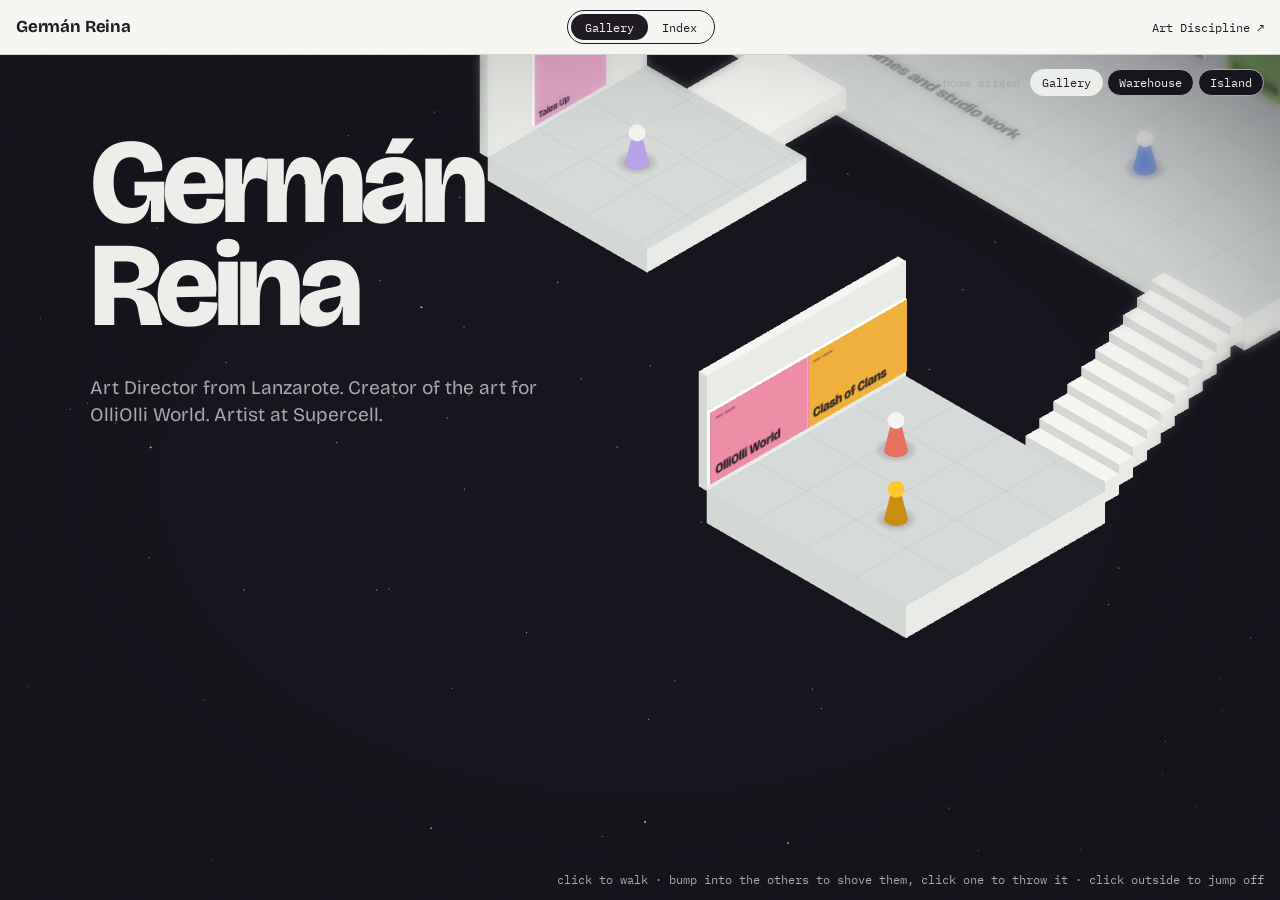
==== lab.html @ 6566fa5d "Add a provisional site: home, work and about The home page shows the looping Ra video from the curre" ====
<!doctype html>
<html lang="en">
<head>
<meta charset="utf-8">
<meta name="viewport" content="width=device-width, initial-scale=1, viewport-fit=cover">
<title>Germán Reina</title>
<meta name="description" content="Germán Reina. Visual artist and Art Director from Lanzarote. Games, comics and own projects.">
<link rel="preconnect" href="https://fonts.googleapis.com">
<link rel="preconnect" href="https://fonts.gstatic.com" crossorigin>
<link rel="stylesheet" href="https://fonts.googleapis.com/css2?family=Bricolage+Grotesque:opsz,wght@12..96,400..800&family=IBM+Plex+Mono:wght@400;500&display=swap">
<link rel="stylesheet" href="css/style.css">
</head>
<body>
<!-- body:start -->
<header class="bar">
  <a class="bar__name" href="#gallery">Germán Reina</a>
  <nav class="modes" aria-label="View">
    <a class="modes__btn" href="#gallery" data-mode="gallery">Gallery</a>
    <a class="modes__btn" href="#index" data-mode="index">Index</a>
  </nav>
  <a class="bar__out" href="https://artdiscipline.com" target="_blank" rel="noopener">Art Discipline ↗</a>
</header>

<main>
  <section class="view gallery" id="view-gallery" aria-label="Gallery">
    <div class="walk" id="walk" hidden>
      <div class="walk__blur" aria-hidden="true"></div>
      <div class="fall fall--back" id="walk-fall-back"></div>
      <div class="fall fall--front" id="walk-fall"></div>
      <div class="walltext walk__intro" id="walk-intro"></div>
      <button class="walk__up" id="walk-up" type="button" aria-label="Climb back up to the gallery" title="Back to the gallery" hidden>↑</button>
      <div class="walk__end" id="walk-end" hidden>
        <span>That's the bottom.</span>
        <button type="button" id="walk-climb">Climb back up</button>
        <a href="#index">See everything as a list</a>
      </div>
    </div>
    <div class="stage" id="stage-warehouse" hidden><div class="walltext walk__intro"></div></div>
    <div class="stage" id="stage-island" hidden><div class="walltext walk__intro"></div></div>
    <nav class="homes" id="homes" aria-label="Home screen to try" hidden>
      <span>Home screen</span>
      <a href="#gallery" data-home="gallery">Gallery</a>
      <a href="#warehouse" data-home="warehouse">Warehouse</a>
      <a href="#island" data-home="island">Island</a>
    </nav>
    <div class="tip" id="tip" hidden></div>
    <div class="room" id="room" tabindex="0"></div>
    <div class="fog" id="fog" aria-hidden="true"><i></i><i></i><i></i></div>
    <div class="grain" aria-hidden="true"></div>
    <div class="gallery__foot">
      <span id="room-count"></span>
      <span class="gallery__hint" id="hint">scroll or drag →</span>
    </div>
  </section>

  <section class="view index" id="view-index" aria-label="Index" hidden>
    <div class="index__wrap">
      <div class="index__head">
        <h1 class="index__title">Index</h1>
        <div class="filters" role="group" aria-label="Filter projects">
          <button class="chip" type="button" data-filter="all" aria-pressed="true">Everything</button>
          <button class="chip" type="button" data-filter="studio" aria-pressed="false">Games and studio work</button>
          <button class="chip" type="button" data-filter="own" aria-pressed="false">Own projects</button>
        </div>
      </div>
      <div class="table" id="table"></div>
      <footer class="index__foot" id="index-foot"></footer>
    </div>
  </section>
</main>

<dialog class="sheet" id="sheet" aria-labelledby="sheet-title">
  <button class="sheet__close" type="button" id="sheet-close" aria-label="Close">Close ✕</button>
  <div class="sheet__body" id="sheet-body"></div>
</dialog>
<!-- body:end -->
<script src="js/vendor/three.min.js"></script>
<script src="js/projects.js"></script>
<script src="js/walk.js"></script>
<script src="js/homes.js"></script>
<script src="js/main.js"></script>
</body>
</html>
---- css/style.css ----
/* Layout: one fixed bar, then one of two views filling the rest of the screen.
   Gallery = a long foggy wall you walk sideways. Index = a plain list of the same projects. */
:root {
  --fog: #dde2e0;
  --fog-deep: #bfc8c6;
  --paper: #f5f5f1;
  --ink: #1f1a24;
  --ink-soft: #5c5762;
  --pencil: #ffc52e;
  --line: rgba(31, 26, 36, 0.16);
  --space: #17151d;
  --star: #eceeea;
  --star-soft: #a9a8b0;

  --display: "Bricolage Grotesque", "Arial Narrow", Arial, sans-serif;
  --mono: "IBM Plex Mono", ui-monospace, Menlo, Consolas, monospace;

  --gutter-l: max(16px, env(safe-area-inset-left, 0px));
  --gutter-r: max(16px, env(safe-area-inset-right, 0px));
  color-scheme: light;
}

*, *::before, *::after { box-sizing: border-box; }
html, body { height: 100%; }
body {
  margin: 0;
  display: flex;
  flex-direction: column;
  overflow: hidden;
  background: var(--fog);
  color: var(--ink);
  font-family: var(--display);
  font-size: 16px;
  line-height: 1.45;
}
[hidden] { display: none !important; }
a { color: inherit; }
button { font: inherit; color: inherit; }
:focus-visible { outline: 2px solid var(--ink); outline-offset: 3px; }

/* ---------- bar ---------- */
.bar {
  flex: none;
  display: flex;
  align-items: center;
  justify-content: space-between;
  gap: 12px;
  padding-block: 10px;
  padding-left: var(--gutter-l);
  padding-right: var(--gutter-r);
  background: var(--paper);
  border-bottom: 1px solid var(--line);
  z-index: 5;
}
.bar__name {
  font-weight: 700;
  font-size: 1.05rem;
  letter-spacing: -0.01em;
  text-decoration: none;
  white-space: nowrap;
}
.bar__out {
  font-family: var(--mono);
  font-size: 0.78rem;
  text-decoration: none;
  white-space: nowrap;
}
.bar__out:hover { text-decoration: underline; }
.modes {
  display: flex;
  padding: 3px;
  border: 1px solid var(--ink);
  border-radius: 999px;
}
.modes__btn {
  padding: 4px 14px;
  border-radius: 999px;
  font-family: var(--mono);
  font-size: 0.78rem;
  text-decoration: none;
}
.modes__btn[aria-current="page"] { background: var(--ink); color: var(--paper); }
@media (max-width: 520px) {
  .bar__out { display: none; }
}

/* ---------- views ---------- */
main { flex: 1; min-height: 0; position: relative; }
.view { height: 100%; }

/* ---------- gallery ---------- */
.gallery {
  position: relative;
  overflow: hidden;
  background:
    linear-gradient(to bottom, var(--paper) 0%, var(--fog) 55%, var(--fog) 76%, var(--fog-deep) 76%, var(--fog) 100%);
}
.room {
  position: relative;
  height: 100%;
  display: flex;
  align-items: center;
  gap: clamp(56px, 10vw, 160px);
  padding: 0 max(16px, 9vw) 9vh;
  overflow-x: auto;
  overflow-y: hidden;
  scrollbar-width: none;
  cursor: grab;
  outline-offset: -4px;
}
.room::-webkit-scrollbar { display: none; }
.room.is-dragging { cursor: grabbing; }

.walltext {
  flex: none;
  width: min(34rem, 82vw);
}
.walltext h1 {
  margin: 0 0 0.3em;
  font-size: clamp(3.2rem, 11vw, 7.5rem);
  font-weight: 800;
  line-height: 0.86;
  letter-spacing: -0.045em;
  text-wrap: balance;
}
.walltext p {
  margin: 0;
  max-width: 30rem;
  font-size: clamp(1rem, 1.6vw, 1.2rem);
  color: var(--ink-soft);
}
.walltext--end h2 {
  margin: 0 0 0.4em;
  font-size: clamp(2rem, 5vw, 3.4rem);
  font-weight: 800;
  line-height: 0.95;
  letter-spacing: -0.03em;
}
.walltext__links {
  display: flex;
  flex-direction: column;
  align-items: flex-start;
  gap: 6px;
  margin-top: 1.2em;
  font-family: var(--mono);
  font-size: 0.9rem;
}

.piece {
  flex: none;
  display: flex;
  flex-direction: column;
  gap: 10px;
  padding: 0;
  border: 0;
  background: none;
  text-align: left;
  cursor: pointer;
  transform: translateY(var(--lift, 0));
  transition: filter 0.25s linear, opacity 0.25s linear;
  will-change: filter, opacity;
}
.frame {
  position: relative;
  display: block;
  height: min(calc(var(--h) * 1vh), 34rem);
  aspect-ratio: var(--ar);
  max-width: 82vw;
  overflow: hidden;
  background: var(--tone);
  box-shadow: 0 30px 50px -28px rgba(31, 26, 36, 0.55);
  transition: transform 0.3s ease;
}
.piece:hover .frame, .piece:focus-visible .frame { transform: translateY(-6px); }
.frame img { display: block; width: 100%; height: 100%; object-fit: cover; }
.frame--empty {
  display: flex;
  flex-direction: column;
  justify-content: space-between;
  padding: clamp(12px, 2vw, 22px);
  background:
    repeating-linear-gradient(135deg, rgba(31, 26, 36, 0.06) 0 2px, transparent 2px 14px),
    var(--tone);
}
.frame__pending {
  font-family: var(--mono);
  font-size: 0.7rem;
  letter-spacing: 0.08em;
  text-transform: uppercase;
}
.frame__title {
  font-size: clamp(1.6rem, 4.4vh, 3rem);
  font-weight: 800;
  line-height: 0.92;
  letter-spacing: -0.03em;
  overflow-wrap: anywhere;
}
.label {
  display: flex;
  justify-content: space-between;
  gap: 16px;
  font-family: var(--mono);
  font-size: 0.75rem;
  color: var(--ink-soft);
}
.label b { font-weight: 500; color: var(--ink); }

.fog, .grain { position: absolute; inset: 0; pointer-events: none; }
.fog i {
  position: absolute;
  width: 70vw;
  height: 60%;
  border-radius: 50%;
  background: radial-gradient(closest-side, rgba(245, 245, 241, 0.85), rgba(245, 245, 241, 0));
  filter: blur(30px);
  animation: drift 46s linear infinite alternate;
}
.fog i:nth-child(1) { left: -30vw; top: 5%; }
.fog i:nth-child(2) { left: 45vw; top: 38%; animation-duration: 64s; animation-direction: alternate-reverse; }
.fog i:nth-child(3) { left: 10vw; top: 62%; height: 45%; animation-duration: 80s; }
@keyframes drift {
  from { transform: translateX(-12vw); }
  to { transform: translateX(28vw); }
}
.grain {
  opacity: 0.22;
  mix-blend-mode: multiply;
  background-image: url("data:image/svg+xml,%3Csvg xmlns='http://www.w3.org/2000/svg' width='160' height='160'%3E%3Cfilter id='n'%3E%3CfeTurbulence type='fractalNoise' baseFrequency='.9' numOctaves='2' stitchTiles='stitch'/%3E%3CfeColorMatrix values='0 0 0 0 0 0 0 0 0 0 0 0 0 0 0 0 0 0 .55 0'/%3E%3C/filter%3E%3Crect width='100%25' height='100%25' filter='url(%23n)'/%3E%3C/svg%3E");
}
.gallery__foot {
  position: absolute;
  left: 0;
  right: 0;
  bottom: 0;
  display: flex;
  justify-content: space-between;
  gap: 12px;
  padding-block: 12px;
  padding-left: var(--gutter-l);
  padding-right: var(--gutter-r);
  padding-bottom: calc(12px + env(safe-area-inset-bottom, 0px));
  font-family: var(--mono);
  font-size: 0.75rem;
  pointer-events: none;
}

/* ---------- walkable gallery ---------- */
.walk { position: absolute; inset: 0; }
.walk canvas { display: block; width: 100%; height: 100%; touch-action: none; }
.walk__intro {
  position: absolute;
  left: max(16px, 7vw);
  top: 9%;
  pointer-events: none;
}
.walk__up, .walk__end {
  position: absolute;
  font-family: var(--mono);
  font-size: 0.8rem;
  color: var(--star);
}
.walk__up {
  left: 50%;
  bottom: calc(44px + env(safe-area-inset-bottom, 0px));
  transform: translateX(-50%);
  width: 46px;
  height: 46px;
  padding: 0;
  border: 1px solid var(--star-soft);
  border-radius: 50%;
  background: var(--space);
  color: var(--star);
  font-size: 1.15rem;
  line-height: 1;
  cursor: pointer;
  z-index: 3;
}
.walk__up:hover { background: var(--pencil); border-color: var(--pencil); color: var(--ink); }
.walk__end {
  left: 50%;
  bottom: 52px;
  transform: translateX(-50%);
  z-index: 2;
  display: flex;
  flex-wrap: wrap;
  align-items: center;
  justify-content: center;
  gap: 10px 16px;
  width: max-content;
  max-width: calc(100% - 32px);
  padding: 12px 18px;
  border: 1px solid var(--star-soft);
  border-radius: 14px;
  background: var(--space);
}
.walk__end button {
  padding: 5px 14px;
  border: 0;
  border-radius: 999px;
  background: var(--pencil);
  color: var(--ink);
  cursor: pointer;
}
.walk__up:focus-visible, .walk__end button:focus-visible, .walk__end a:focus-visible { outline-color: var(--star); }

/* soft focus and darkness towards the edges of the view, clear around the figure */
.walk__blur {
  position: absolute;
  inset: 0;
  pointer-events: none;
  background: radial-gradient(ellipse 75% 75% at 50% 50%, rgba(23, 21, 29, 0) 45%, rgba(23, 21, 29, 0.6) 100%);
  -webkit-backdrop-filter: blur(5px);
  backdrop-filter: blur(5px);
  -webkit-mask-image: radial-gradient(ellipse 72% 72% at 50% 50%, transparent 52%, #000 100%);
  mask-image: radial-gradient(ellipse 72% 72% at 50% 50%, transparent 52%, #000 100%);
  opacity: 0;
  transition: opacity 1.2s ease;
}
.walk[data-mode="walk"] .walk__blur, .walk[data-mode="drop"] .walk__blur { opacity: 1; }

/* the fall: project cards spiral up around the figure.
   Two layers with the same perspective: one under the canvas (behind the figure), one over it. */
.walk canvas { position: relative; z-index: 1; }
.walk__blur { z-index: 2; }
.walk__intro { z-index: 3; }
.walk__end { z-index: 3; }
.fall {
  position: absolute;
  inset: 0;
  overflow: hidden;
  pointer-events: none;
  perspective: 1100px;
  perspective-origin: 50% 50%;
}
.fall--back { z-index: 0; }
.fall--front { z-index: 2; }
.fcard {
  position: absolute;
  left: 50%;
  top: 50%;
  will-change: transform, opacity;
}
.fcard__art {
  position: relative;
  display: block;
  width: min(30vw, 27rem, calc(46vh * (var(--ar))));
  padding: 0;
  border: 0;
  background: none;
  cursor: pointer;
  pointer-events: auto;
  touch-action: none;
}
.fcard__art .frame {
  width: 100%;
  max-width: none;
  height: auto;
  border-radius: 18px;
  box-shadow: 0 50px 80px -30px rgba(0, 0, 0, 0.85);
}
.fcard__art .frame--empty .frame__title { visibility: hidden; }
.fcard__art:hover .frame, .fcard__art:focus-visible .frame { transform: scale(1.03); }
.fcard__art:focus-visible { outline-color: var(--star); }
.fcard__pill {
  position: absolute;
  left: 16px;
  bottom: 16px;
  padding: 3px 12px;
  border-radius: 999px;
  background: var(--paper);
  color: var(--ink);
  font-family: var(--mono);
  font-size: 0.85rem;
}
.fcard__text { display: none; }
@media (max-width: 720px) {
  .fcard__art { width: min(56vw, 20rem, calc(32vh * (var(--ar)))); }
}

/* other home screens being tried out, and the switch between them */
.stage { position: absolute; inset: 0; }
.stage canvas { display: block; width: 100%; height: 100%; touch-action: none; position: relative; z-index: 1; }
.homes {
  position: absolute;
  right: max(16px, env(safe-area-inset-right, 0px));
  top: 14px;
  z-index: 4;
  display: flex;
  flex-wrap: wrap;
  justify-content: flex-end;
  align-items: center;
  gap: 4px;
  max-width: calc(100% - 32px);
  font-family: var(--mono);
  font-size: 0.74rem;
  color: var(--star-soft);
}
.homes span { margin-right: 6px; }
.homes a {
  padding: 4px 11px;
  border: 1px solid var(--star-soft);
  border-radius: 999px;
  background: var(--space);
  color: var(--star);
  text-decoration: none;
}
.homes a[aria-current] { background: var(--star); border-color: var(--star); color: var(--ink); }
.homes a:focus-visible { outline-color: var(--star); }
.tip {
  position: fixed;
  z-index: 6;
  transform: translate(14px, 14px);
  padding: 3px 12px;
  border-radius: 999px;
  background: var(--paper);
  color: var(--ink);
  font-family: var(--mono);
  font-size: 0.8rem;
  pointer-events: none;
  white-space: nowrap;
}
@media (max-width: 720px) {
  .homes { top: auto; bottom: calc(64px + env(safe-area-inset-bottom, 0px)); left: 16px; right: 16px; justify-content: flex-start; }
}

/* on a phone the name sits over the building, so it gets a dark fade behind it */
@media (max-width: 720px) {
  .gallery.is-space .walk__intro {
    left: 0;
    right: 0;
    top: 0;
    width: auto;
    padding: 9% max(16px, env(safe-area-inset-right, 0px)) 56px max(16px, env(safe-area-inset-left, 0px));
    background: linear-gradient(var(--space) 62%, rgba(23, 21, 29, 0));
  }
}

/* the interactive gallery sits in dark space; the rest of the site stays light */
.gallery.is-space { background: var(--space); }
.gallery.is-space .grain { display: none; }
.gallery.is-space .walltext h1 { color: var(--star); }
.gallery.is-space .walltext p { color: var(--star-soft); }
.gallery.is-space .gallery__foot { color: var(--star-soft); z-index: 4; }

.gallery.is-space .walltext .walk__cta {
  margin-top: 1.4em;
  font-family: var(--mono);
  font-size: 0.85rem;
  color: var(--pencil);
}

/* ---------- index ---------- */
.index { overflow-y: auto; background: var(--paper); }
.index__wrap {
  max-width: 68rem;
  margin: 0 auto;
  padding-block: clamp(24px, 5vw, 56px);
  padding-left: var(--gutter-l);
  padding-right: var(--gutter-r);
}
.index__head {
  display: flex;
  flex-wrap: wrap;
  align-items: flex-end;
  justify-content: space-between;
  gap: 16px;
  margin-bottom: 20px;
}
.index__title {
  margin: 0;
  font-size: clamp(2.4rem, 7vw, 4.5rem);
  font-weight: 800;
  line-height: 0.9;
  letter-spacing: -0.04em;
}
.filters { display: flex; flex-wrap: wrap; gap: 6px; }
.chip {
  padding: 5px 12px;
  border: 1px solid var(--ink);
  border-radius: 999px;
  background: none;
  font-family: var(--mono);
  font-size: 0.75rem;
  cursor: pointer;
}
.chip[aria-pressed="true"] { background: var(--ink); color: var(--paper); }

.table { border-top: 1px solid var(--ink); }
.row {
  display: grid;
  grid-template-columns: 6.5rem minmax(0, 1.3fr) minmax(0, 1.2fr) minmax(0, 1.2fr) 1.5rem;
  align-items: baseline;
  gap: 16px;
  width: 100%;
  padding: 14px 8px;
  border: 0;
  border-bottom: 1px solid var(--line);
  background: none;
  text-align: left;
  cursor: pointer;
}
.row:hover, .row:focus-visible { background: var(--pencil); }
.row__year, .row__role, .row__with, .row__go {
  font-family: var(--mono);
  font-size: 0.8rem;
  font-variant-numeric: tabular-nums;
}
.row__role, .row__with { color: var(--ink-soft); }
.row:hover .row__role, .row:hover .row__with { color: var(--ink); }
.row__title {
  font-size: clamp(1.2rem, 2.4vw, 1.7rem);
  font-weight: 700;
  line-height: 1.05;
  letter-spacing: -0.02em;
}
.row__go { text-align: right; }
@media (max-width: 720px) {
  .row { grid-template-columns: 5.5rem minmax(0, 1fr); gap: 4px 12px; }
  .row__role, .row__with { grid-column: 2; }
  .row__go { display: none; }
}
.index__foot {
  display: flex;
  flex-wrap: wrap;
  gap: 8px 20px;
  margin-top: 28px;
  font-family: var(--mono);
  font-size: 0.8rem;
}

/* ---------- project sheet ---------- */
.sheet {
  width: min(40rem, 100%);
  max-width: 100%;
  height: 100%;
  max-height: 100%;
  margin: 0 0 0 auto;
  padding: 0;
  border: 0;
  border-left: 1px solid var(--ink);
  background: var(--paper);
  color: var(--ink);
  overflow-y: auto;
}
.sheet::backdrop { background: rgba(221, 226, 224, 0.7); backdrop-filter: blur(6px); }
.sheet__close {
  position: sticky;
  top: 0;
  float: right;
  margin: 12px var(--gutter-r) 0 0;
  padding: 5px 12px;
  border: 1px solid var(--ink);
  border-radius: 999px;
  background: var(--paper);
  font-family: var(--mono);
  font-size: 0.75rem;
  cursor: pointer;
  z-index: 1;
}
.sheet__body {
  padding-block: clamp(20px, 4vw, 40px);
  padding-left: max(20px, env(safe-area-inset-left, 0px));
  padding-right: max(20px, env(safe-area-inset-right, 0px));
}
.sheet__title {
  margin: 0 0 0.35em;
  font-size: clamp(2.2rem, 7vw, 4rem);
  font-weight: 800;
  line-height: 0.9;
  letter-spacing: -0.04em;
  text-wrap: balance;
}
.sheet__meta {
  display: grid;
  grid-template-columns: 4.5rem minmax(0, 1fr);
  gap: 4px 12px;
  margin: 0 0 20px;
  font-family: var(--mono);
  font-size: 0.8rem;
}
.sheet__meta dt { color: var(--ink-soft); }
.sheet__meta dd { margin: 0; }
.sheet__notes { margin: 0 0 24px; padding: 0; list-style: none; max-width: 34rem; font-size: 1.1rem; }
.sheet__notes li + li { margin-top: 6px; }
.sheet__link { font-family: var(--mono); font-size: 0.85rem; }
.sheet__images { display: grid; gap: 12px; margin-top: 24px; }
.sheet__images img { display: block; width: 100%; height: auto; }
.sheet__images .frame { width: 100%; max-width: 100%; height: auto; aspect-ratio: 16 / 10; box-shadow: none; }

@media (prefers-reduced-motion: reduce) {
  .fog i { animation: none; }
  .piece, .frame { transition: none; }
}
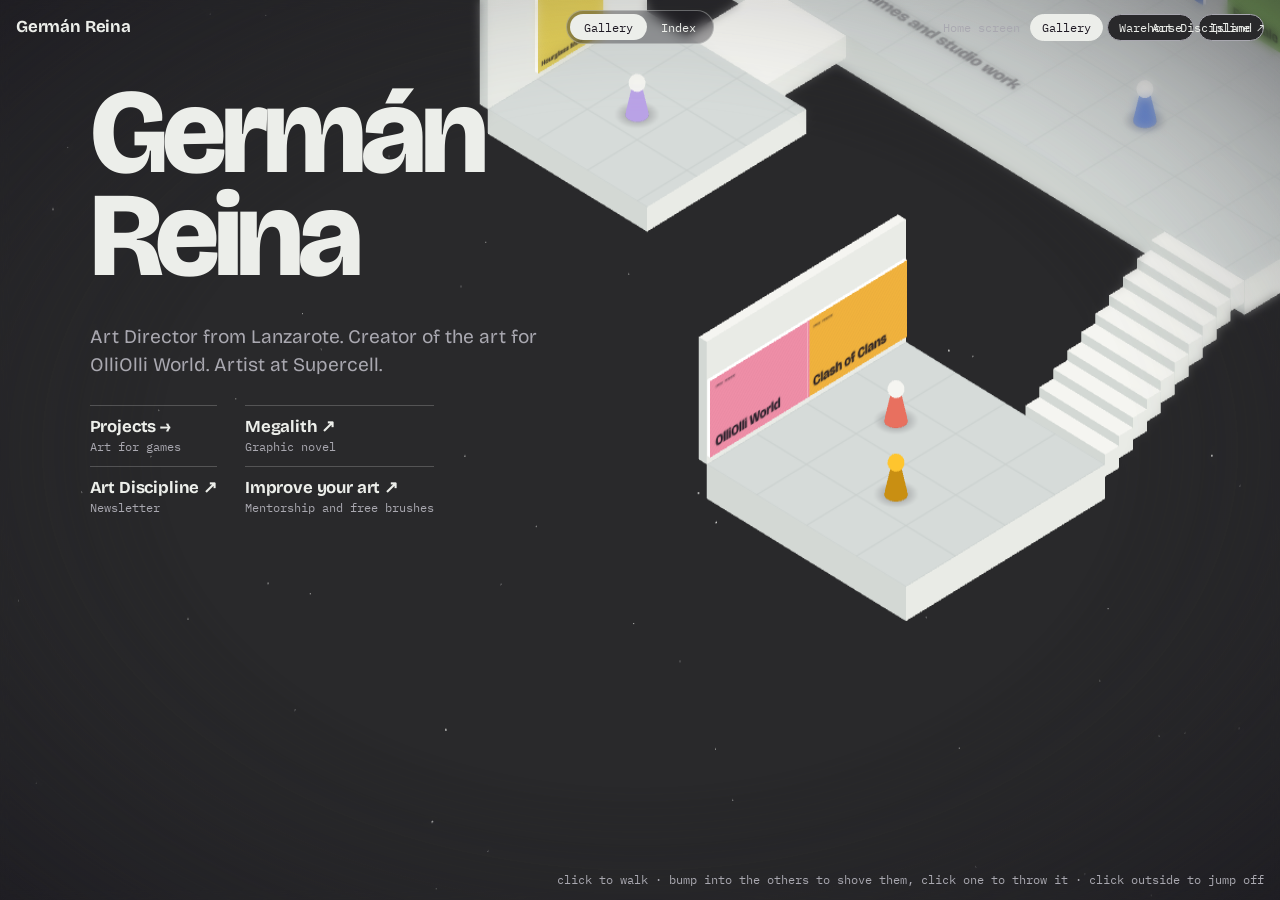
==== commit 164227c8: "Filter label: Studio work Co-Authored-By: Claude Fable 5.2 <noreply@anthropic.com> Claude-Session: h" ====
--- a/lab.html
+++ b/lab.html
@@ -59,7 +59,7 @@
         <h1 class="index__title">Index</h1>
         <div class="filters" role="group" aria-label="Filter projects">
           <button class="chip" type="button" data-filter="all" aria-pressed="true">Everything</button>
-          <button class="chip" type="button" data-filter="studio" aria-pressed="false">Games and studio work</button>
+          <button class="chip" type="button" data-filter="studio" aria-pressed="false">Studio work</button>
           <button class="chip" type="button" data-filter="own" aria-pressed="false">Own projects</button>
         </div>
       </div>
--- a/css/style.css
+++ b/css/style.css
@@ -6,9 +6,9 @@
   --paper: #f5f5f1;
   --ink: #1f1a24;
   --ink-soft: #5c5762;
-  --pencil: #ffc52e;
+  --accent: #ff6b9a; /* the pink of the figure on the home page */
   --line: rgba(31, 26, 36, 0.16);
-  --space: #17151d;
+  --space: #29292b; /* the backdrop the home clip was rendered on, so the clip needs no correction */
   --star: #eceeea;
   --star-soft: #a9a8b0;
 
@@ -17,6 +17,8 @@
 
   --gutter-l: max(16px, env(safe-area-inset-left, 0px));
   --gutter-r: max(16px, env(safe-area-inset-right, 0px));
+  --edge: max(var(--gutter-l), 7vw); /* where the name and every page heading start, so they line up from page to page */
+  --edge-r: max(var(--gutter-r), 7vw);
   color-scheme: light;
 }
 
@@ -27,12 +29,15 @@
   display: flex;
   flex-direction: column;
   overflow: hidden;
-  background: var(--fog);
+  background: var(--paper); /* the light pages run to the very bottom of the screen in one colour */
   color: var(--ink);
   font-family: var(--display);
   font-size: 16px;
   line-height: 1.45;
 }
+html { background: var(--paper); }
+html:has(body[data-dark]), body[data-dark] { background: var(--space); }
+html:has(body.is-skull[data-dark]), body.is-skull[data-dark] { background: #1f1f21; }
 [hidden] { display: none !important; }
 a { color: inherit; }
 button { font: inherit; color: inherit; }
@@ -79,9 +84,94 @@
   font-size: 0.78rem;
   text-decoration: none;
 }
-.modes__btn[aria-current="page"] { background: var(--ink); color: var(--paper); }
+.modes { position: relative; touch-action: pan-y; user-select: none; -webkit-user-select: none; cursor: grab; }
+.modes.is-dragging, .modes.is-dragging .modes__btn { cursor: grabbing; }
+.modes__btn { position: relative; z-index: 1; white-space: nowrap; transition: color 0.2s ease; -webkit-tap-highlight-color: transparent; }
+.modes__btn.is-under { color: var(--paper); }
+.modes__thumb { /* the pill that slides along the track; it overshoots a touch and settles */
+  position: absolute;
+  left: 0;
+  top: 3px;
+  bottom: 3px;
+  width: 0;
+  border-radius: 999px;
+  background: var(--ink);
+  opacity: 0;
+  pointer-events: none;
+  transition: transform 0.45s cubic-bezier(0.3, 1.4, 0.5, 1), width 0.3s ease, scale 0.16s ease, opacity 0.2s ease;
+}
+.modes.has-thumb .modes__thumb { opacity: 1; }
+.modes.is-pressed .modes__thumb { scale: 0.93; }
+.modes.is-dragging .modes__thumb { transition: width 0.16s ease, scale 0.16s ease; scale: 1.04 0.92; }
+@media (prefers-reduced-motion: reduce) { .modes__thumb { transition: opacity 0.2s ease; } }
+.bar { display: grid; grid-template-columns: 1fr auto 1fr; }
+.bar .modes { grid-column: 2; }
+.bar__out { grid-column: 3; justify-self: end; }
+/* on the home page the bar has no band of its own: the switch floats over the dark */
+body[data-float] .bar {
+  position: absolute;
+  left: 0;
+  right: 0;
+  top: 0;
+  background: transparent;
+  border-bottom-color: transparent;
+}
+body[data-dark] .bar { color: var(--star); }
+body[data-dark] .modes { border-color: rgba(236, 238, 234, 0.35); background: rgba(23, 21, 29, 0.35); backdrop-filter: blur(6px); }
+body[data-dark] .modes__thumb { background: var(--star); }
+body[data-dark] .modes__btn.is-under { color: var(--ink); }
+body[data-dark] .bar .glitch.is-glitching::after { mix-blend-mode: screen; }
+body[data-dark] .bar :focus-visible { outline-color: var(--star); }
 @media (max-width: 520px) {
   .bar__out { display: none; }
+}
+
+/* ---------- glitch on titles and links (js/main.js adds the classes) ---------- */
+.glitch { position: relative; }
+.glitch.is-glitching { animation: glitch-jolt 0.42s steps(1) both; }
+.glitch.is-glitching::before,
+.glitch.is-glitching::after {
+  content: attr(data-text);
+  position: absolute;
+  inset: 0;
+  box-sizing: border-box;
+  padding: inherit;
+  pointer-events: none;
+  white-space: inherit;
+  background: transparent;
+}
+.glitch.is-glitching::before { color: #ff2a5f; animation: glitch-a 0.42s steps(1) both; }
+.glitch.is-glitching::after { color: #22e0ff; animation: glitch-b 0.42s steps(1) both; mix-blend-mode: multiply; }
+.gallery .glitch.is-glitching::after,
+.modes__btn[aria-current].glitch.is-glitching::after { mix-blend-mode: screen; }
+@keyframes glitch-jolt {
+  0% { transform: translate(0, 0); }
+  15% { transform: translate(-2px, 0) skewX(-6deg); }
+  30% { transform: translate(2px, 0); }
+  45% { transform: translate(-1px, 0) skewX(4deg); }
+  60% { transform: translate(1px, 0); }
+  100% { transform: none; }
+}
+@keyframes glitch-a {
+  0% { clip-path: inset(8% 0 70% 0); transform: translate(-4px, 0); }
+  20% { clip-path: inset(55% 0 20% 0); transform: translate(5px, 0); }
+  40% { clip-path: inset(30% 0 52% 0); transform: translate(-6px, 0); }
+  60% { clip-path: inset(72% 0 6% 0); transform: translate(3px, 0); }
+  80% { clip-path: inset(18% 0 66% 0); transform: translate(-2px, 0); }
+  100% { clip-path: inset(50% 0 50% 0); transform: none; }
+}
+@keyframes glitch-b {
+  0% { clip-path: inset(62% 0 14% 0); transform: translate(4px, 0); }
+  20% { clip-path: inset(12% 0 68% 0); transform: translate(-5px, 0); }
+  40% { clip-path: inset(80% 0 4% 0); transform: translate(6px, 0); }
+  60% { clip-path: inset(36% 0 44% 0); transform: translate(-3px, 0); }
+  80% { clip-path: inset(4% 0 82% 0); transform: translate(2px, 0); }
+  100% { clip-path: inset(50% 0 50% 0); transform: none; }
+}
+.hero .walk__intro h1 { pointer-events: auto; cursor: pointer; width: max-content; max-width: 100%; }
+.hero .walk__intro h1:focus-visible { outline-color: var(--star); }
+@media (prefers-reduced-motion: reduce) {
+  .glitch.is-glitching, .glitch.is-glitching::before, .glitch.is-glitching::after { animation: none; content: none; }
 }
 
 /* ---------- views ---------- */
@@ -249,7 +339,7 @@
 .walk canvas { display: block; width: 100%; height: 100%; touch-action: none; }
 .walk__intro {
   position: absolute;
-  left: max(16px, 7vw);
+  left: var(--edge);
   top: 9%;
   pointer-events: none;
 }
@@ -275,7 +365,7 @@
   cursor: pointer;
   z-index: 3;
 }
-.walk__up:hover { background: var(--pencil); border-color: var(--pencil); color: var(--ink); }
+.walk__up:hover { background: var(--accent); border-color: var(--accent); color: var(--ink); }
 .walk__end {
   left: 50%;
   bottom: 52px;
@@ -297,7 +387,7 @@
   padding: 5px 14px;
   border: 0;
   border-radius: 999px;
-  background: var(--pencil);
+  background: var(--accent);
   color: var(--ink);
   cursor: pointer;
 }
@@ -446,17 +536,34 @@
   margin-top: 1.4em;
   font-family: var(--mono);
   font-size: 0.85rem;
-  color: var(--pencil);
+  color: var(--accent);
 }
 
 /* ---------- index ---------- */
 .index { overflow-y: auto; background: var(--paper); }
+.index::after { /* the bottom edge blurs out as the list scrolls under it */
+  content: "";
+  display: block;
+  position: sticky;
+  left: 0;
+  bottom: 0;
+  z-index: 3;
+  height: 72px;
+  margin-top: -72px;
+  pointer-events: none;
+  -webkit-backdrop-filter: blur(7px);
+  backdrop-filter: blur(7px);
+  background: linear-gradient(rgba(245, 245, 241, 0), var(--paper));
+  -webkit-mask-image: linear-gradient(transparent, #000 75%);
+  mask-image: linear-gradient(transparent, #000 75%);
+  transition: opacity 0.2s;
+}
+
+.index.is-end::after { opacity: 0; } /* at the very bottom there is nothing left to blur, so the page ends clean */
 .index__wrap {
-  max-width: 68rem;
-  margin: 0 auto;
   padding-block: clamp(24px, 5vw, 56px);
-  padding-left: var(--gutter-l);
-  padding-right: var(--gutter-r);
+  padding-left: var(--edge);
+  padding-right: var(--edge-r);
 }
 .index__head {
   display: flex;
@@ -499,7 +606,7 @@
   text-align: left;
   cursor: pointer;
 }
-.row:hover, .row:focus-visible { background: var(--pencil); }
+.row:hover, .row:focus-visible { background: var(--accent); }
 .row__year, .row__role, .row__with, .row__go {
   font-family: var(--mono);
   font-size: 0.8rem;
@@ -520,6 +627,8 @@
   .row__go { display: none; }
 }
 .index__foot {
+  position: relative;
+  z-index: 4; /* above the blur at the bottom edge, so the links stay sharp */
   display: flex;
   flex-wrap: wrap;
   gap: 8px 20px;
@@ -527,6 +636,368 @@
   font-family: var(--mono);
   font-size: 0.8rem;
 }
+.index__foot .credit, .play__foot .credit { margin-left: auto; color: var(--ink-soft); }
+
+/* ---------- home: the Ra video behind the name ---------- */
+.hero {
+  position: absolute;
+  inset: 0;
+  overflow: hidden;
+  perspective: 1200px;
+}
+.hero__stage {
+  position: absolute;
+  inset: -4%;
+  transition: transform 0.6s cubic-bezier(0.2, 0.7, 0.2, 1);
+  will-change: transform;
+}
+.hero__canvas {
+  position: absolute;
+  inset: 0;
+  width: 100%;
+  height: 100%;
+  touch-action: none;
+}
+/* the video only feeds the canvas */
+.hero__video { position: absolute; left: 0; top: 0; width: 2px; height: 2px; opacity: 0; pointer-events: none; }
+.hero .walk__intro { pointer-events: none; top: max(13%, 84px); }
+@media (max-width: 720px) {
+  .hero .walltext h1 { font-size: clamp(2.6rem, 13vw, 3.4rem); }
+  .gallery.is-space .hero .walk__intro { top: 0; padding-top: 76px; padding-bottom: 40px; background: linear-gradient(var(--space) 40%, rgba(23, 21, 29, 0)); }
+}
+@media (prefers-reduced-motion: reduce) { .hero__stage { transition: none; } }
+
+/* ---------- day / night switch on the home page ---------- */
+.daybtn {
+  position: absolute;
+  left: max(16px, env(safe-area-inset-left, 0px));
+  bottom: calc(10px + env(safe-area-inset-bottom, 0px));
+  z-index: 5;
+  display: flex;
+  align-items: center;
+  gap: 8px;
+  padding: 6px 12px 6px 8px;
+  border: 1px solid rgba(236, 238, 234, 0.35);
+  border-radius: 999px;
+  background: none;
+  color: var(--star);
+  font-family: var(--mono);
+  font-size: 0.75rem;
+  cursor: pointer;
+}
+.daybtn__skull { flex: none; color: var(--paper); }
+.daybtn[aria-pressed="true"] .daybtn__skull { color: var(--accent); }
+.daybtn:hover { border-color: var(--accent); color: var(--accent); }
+.daybtn:focus-visible { outline-color: var(--star); }
+/* skull mode: a touch darker, the name out of focus so the skull has the stage */
+.gallery.is-space { transition: background-color 0.8s ease; }
+.gallery.is-space.is-skull { background: #1f1f21; }
+.gallery .walltext h1, .gallery .walltext p { transition: filter 0.5s ease, opacity 0.5s ease; }
+.gallery.is-skull .walltext h1, .gallery.is-skull .walltext p { filter: blur(2.2px); opacity: 0.6; }
+.gallery.is-skull .hero .walk__intro h1 { pointer-events: none; }
+.hero__gl { position: absolute; inset: 0; width: 100%; height: 100%; pointer-events: none; }
+.gallery.is-skull .hero__canvas { cursor: grab; }
+.gallery.is-skull .hero.is-holding .hero__canvas { cursor: grabbing; }
+.gallery.is-skull .hero__stage { transform: none !important; }
+.gallery.is-switching .hero, .gallery.is-switching .gallery__foot { animation: flip-glitch 0.5s steps(1) both; }
+@keyframes flip-glitch { /* a jolt in torn strips; no inverted colours, which flashed white blocks */
+  0% { transform: translate(-10px, 0) skewX(-4deg); filter: saturate(1.8) hue-rotate(-25deg); clip-path: inset(0 0 62% 0); }
+  14% { transform: translate(14px, 0); filter: none; clip-path: inset(38% 0 20% 0); }
+  28% { transform: translate(-6px, 3px) skewX(3deg); filter: saturate(1.8) hue-rotate(25deg); clip-path: inset(70% 0 0 0); }
+  42% { transform: translate(8px, -2px); filter: none; clip-path: inset(12% 0 48% 0); }
+  58% { transform: translate(-3px, 0); filter: none; clip-path: none; }
+  74% { transform: translate(2px, 0); filter: none; }
+  100% { transform: none; filter: none; clip-path: none; }
+}
+@media (prefers-reduced-motion: reduce) { .gallery.is-switching .hero, .gallery.is-switching .gallery__foot { animation: none; } }
+@media (max-width: 720px) {
+  .gallery.is-space.is-skull .hero .walk__intro { background: none; }
+  .gallery__hint { text-align: right; }
+}
+
+/* ---------- play: a staircase of sites, in the Index's light style ---------- */
+.play {
+  position: relative;
+  overflow: hidden;
+  background: var(--paper);
+  color: var(--ink);
+  cursor: crosshair;
+  touch-action: none; /* the page handles the drag itself, so the browser does not fight it */
+}
+.play__head {
+  position: absolute;
+  z-index: 4;
+  left: var(--edge);
+  right: var(--edge-r);
+  top: clamp(24px, 5vw, 56px);
+  pointer-events: none; /* the heading never gets between the pointer and the wheel */
+  transition: opacity 0.3s ease, filter 0.3s ease;
+}
+/* the top of the page keeps its heading readable: names sliding up under it fade and blur out */
+.play::before {
+  content: "";
+  position: absolute;
+  z-index: 3;
+  left: 0;
+  right: 0;
+  top: 0;
+  height: clamp(140px, 24vh, 205px); /* solid behind the heading and its note, then a short fade: no half-hidden names beside the title */
+  pointer-events: none;
+  background: linear-gradient(var(--paper) 80%, rgba(245, 245, 241, 0));
+  -webkit-backdrop-filter: blur(7px);
+  backdrop-filter: blur(7px);
+  -webkit-mask-image: linear-gradient(#000 84%, transparent);
+  mask-image: linear-gradient(#000 84%, transparent);
+}
+.play__foot {
+  position: absolute;
+  z-index: 4;
+  display: flex;
+  flex-wrap: wrap;
+  gap: 8px 20px;
+  left: 0;
+  right: 0;
+  bottom: 0;
+  margin: 0;
+  padding: 34px var(--edge-r) calc(12px + env(safe-area-inset-bottom, 0px)) var(--edge);
+  background: linear-gradient(rgba(245, 245, 241, 0), var(--paper) 55%); /* the wheel's names fade out behind the links */
+  font-family: var(--mono);
+  font-size: 0.8rem;
+}
+.play__note { margin: 10px 0 0; font-family: var(--mono); font-size: 0.8rem; color: var(--ink-soft); }
+.play__list {
+  position: absolute;
+  z-index: 2;
+  inset: 0;
+  display: flex;
+  flex-direction: column;
+  align-items: flex-start;
+  transition: transform 0.45s cubic-bezier(0.2, 0.8, 0.2, 1);
+  will-change: transform;
+}
+.play__list.is-dragging { transition: none; }
+.play__item {
+  --push: 0;
+  position: relative;
+  z-index: 2;
+  display: block;
+  flex: none;
+  height: var(--line, 1.22em);
+  margin-left: calc(var(--i) * var(--step, 0px));   /* each name one step further right */
+  padding: 0 0.06em;
+  color: var(--ink);
+  font-weight: 800;
+  line-height: var(--line, 1.22em);
+  letter-spacing: -0.045em;
+  text-decoration: none;
+  white-space: nowrap;
+  cursor: pointer;
+  /* the names before and after the chosen one fly away from it along the staircase's own diagonal */
+  transform: translate(calc(var(--push) * var(--step, 0px) * 0.85), calc(var(--push) * var(--line, 1.22em) * 0.85));
+  transition: transform 0.55s cubic-bezier(0.2, 1.5, 0.35, 1), opacity 0.25s, filter 0.25s;
+}
+.play.has-active .play__item:not(.is-active) { opacity: 0.3; filter: blur(1.5px); }
+.play__item--soon { cursor: default; }
+/* no highlight and no glow on the chosen name */
+.play__item.is-active { z-index: 4; }
+.play__item:focus-visible { outline-color: var(--ink); }
+.play__frame {
+  position: absolute;
+  z-index: 1;
+  left: 54%;
+  top: 54%;
+  width: min(52vw, 46rem, 92vh);
+  margin: 0;
+  transform: translate(-50%, -50%);
+  opacity: 0;
+  pointer-events: none;
+}
+.play__frame.is-in { opacity: 1; }
+.play__shot {
+  aspect-ratio: 16 / 10;
+  border: 1px solid var(--ink);
+  background-size: cover;
+  background-position: center top;
+}
+.play__frame figcaption { margin-top: 6px; font-family: var(--mono); font-size: 0.74rem; color: var(--ink-soft); }
+.play__frame.is-in .play__shot { animation: frame-in 0.34s steps(1) both; }
+@keyframes frame-in { /* opens in a few torn strips, then holds still */
+  0% { clip-path: inset(0 0 78% 0); transform: translateX(-10px); }
+  25% { clip-path: inset(34% 0 30% 0); transform: translateX(8px); }
+  50% { clip-path: inset(0 0 22% 0); transform: translateX(-4px); }
+  75% { clip-path: inset(0 0 0 0); transform: translateX(2px); }
+  100% { clip-path: inset(0 0 0 0); transform: none; }
+}
+.play__tag { display: none; }
+/* ---- the wheel ---- */
+.play.is-wheel .play__list { display: block; transition: none; transform-style: preserve-3d; pointer-events: none; } /* names set back in depth would otherwise sit behind the list's own surface and miss the pointer */
+.play.is-wheel .play__item {
+  position: absolute;
+  left: 0;
+  top: 0;
+  margin: 0;
+  transform-origin: 0 50%;
+  transition: opacity 0.2s;
+  will-change: transform, opacity;
+  backface-visibility: hidden;
+}
+.play.is-wheel.has-active .play__item:not(.is-active) { opacity: inherit; filter: inherit; }
+.play.is-wheel .play__frame {
+  z-index: 3;
+  left: 0;
+  top: 0;
+  width: min(40vw, 34rem, 62vh);
+  transform-origin: 0 0;
+  transition: opacity 0.16s ease; /* its growth is driven frame by frame, on the same clock as the wheel */
+}
+.play__go { display: none; }
+.play.is-wheel .play__go { display: block; position: absolute; inset: 0; z-index: 1; }
+.play.is-wheel .play__frame.is-in { pointer-events: auto; }
+.play.is-wheel .play__frame.is-in .play__shot { animation: none; }
+.play.is-wheel .play__shot { position: relative; }
+.play.is-wheel .play__shot::after { /* starts as solid ink, like the word it grew from, and clears to show the site */
+  content: "";
+  position: absolute;
+  inset: 0;
+  background: var(--ink);
+  opacity: 1;
+  transition: opacity 0.4s ease 0.1s;
+}
+.play.is-wheel .play__frame.is-in .play__shot::after { opacity: 0; }
+.play.is-wheel .play__item { transition: opacity 0.14s ease; }
+.play.is-wheel .play__frame figcaption { position: absolute; left: 0; top: 100%; right: 0; opacity: 0; transition: opacity 0.25s ease 0.4s; }
+.play.is-wheel .play__frame.is-in figcaption { opacity: 1; }
+@media (max-width: 720px) { .play.is-wheel .play__frame { width: min(76vw, 22rem); } }
+.play__cross, .play__xy { position: absolute; left: 0; top: 0; z-index: 5; pointer-events: none; opacity: 0; }
+.play.has-cross .play__cross, .play.has-cross .play__xy { opacity: 1; }
+.play__cross--h { width: 100%; height: 1px; background: var(--line); }
+.play__cross--v { width: 1px; height: 100%; background: var(--line); }
+.play__xy { font-family: var(--mono); font-size: 0.66rem; color: var(--ink-soft); white-space: pre; }
+@media (max-width: 720px) {
+  .play__frame { width: min(84vw, 24rem); }
+}
+@media (prefers-reduced-motion: reduce) {
+  .play__item, .play__list { transition: none; }
+  .play__frame.is-in .play__shot { animation: none; }
+}
+
+/* ---------- the four doors under the name ---------- */
+.walk__doors {
+  display: grid;
+  grid-template-columns: repeat(2, minmax(0, max-content));
+  gap: 0 28px;
+  margin-top: 1.6em;
+}
+.walk__door {
+  display: flex;
+  flex-direction: column;
+  padding: 9px 0 10px;
+  border-top: 1px solid rgba(236, 238, 234, 0.22);
+  color: var(--star);
+  text-decoration: none;
+  pointer-events: auto;
+}
+.walk__door-title { font-size: 1.05rem; font-weight: 700; letter-spacing: -0.01em; }
+.walk__door-sub { font-family: var(--mono); font-size: 0.72rem; color: var(--star-soft); }
+.walk__door:hover, .walk__door:focus-visible { color: var(--accent); border-top-color: var(--accent); outline-color: var(--star); }
+
+/* ---------- index note, about ---------- */
+.index__note { margin: -6px 0 16px; font-family: var(--mono); font-size: 0.8rem; color: var(--ink-soft); }
+#view-about h2 {
+  margin: 0 0 10px;
+  font-family: var(--mono);
+  font-size: 0.76rem;
+  font-weight: 500;
+  letter-spacing: 0.08em;
+  text-transform: uppercase;
+  color: var(--ink-soft);
+}
+#view-about p, #view-about figure { margin: 0; }
+.about {
+  display: grid;
+  grid-template-columns: minmax(0, 1fr) minmax(0, 0.85fr);
+  gap: clamp(24px, 5vw, 64px);
+  align-items: start;
+  margin-top: clamp(20px, 3vw, 36px);
+}
+.about__lead {
+  font-size: clamp(1.5rem, 3.2vw, 2.3rem);
+  font-weight: 700;
+  line-height: 1.05;
+  letter-spacing: -0.025em;
+  text-wrap: balance;
+}
+#view-about .about__text { margin: 0.9em 0 2em; max-width: 34rem; font-size: 1.1rem; }
+.about__mail { font-size: clamp(1.1rem, 2vw, 1.4rem); font-weight: 700; overflow-wrap: anywhere; }
+.about__links {
+  display: flex;
+  flex-wrap: wrap;
+  gap: 6px 16px;
+  margin-top: 14px;
+  font-family: var(--mono);
+  font-size: 0.82rem;
+}
+.about__photo img { display: block; width: 100%; height: auto; }
+.about__photo figcaption { margin-top: 6px; font-family: var(--mono); font-size: 0.72rem; color: var(--ink-soft); }
+.cols {
+  display: grid;
+  grid-template-columns: repeat(2, minmax(0, 1fr));
+  gap: clamp(24px, 5vw, 64px);
+  margin-top: clamp(32px, 5vw, 56px);
+}
+.rows { border-top: 1px solid var(--ink); }
+.xrow {
+  display: grid;
+  grid-template-columns: 9.5rem minmax(0, 1fr);
+  gap: 14px;
+  padding: 12px 0;
+  border-bottom: 1px solid var(--line);
+  text-decoration: none;
+}
+.xrow--link { grid-template-columns: minmax(0, 1fr); padding-inline: 8px; margin-inline: -8px; }
+.xrow--link:hover, .xrow--link:focus-visible { background: var(--accent); }
+.xrow__when { font-family: var(--mono); font-size: 0.76rem; color: var(--ink-soft); padding-top: 3px; }
+.xrow__body { display: flex; flex-direction: column; min-width: 0; }
+.xrow__body strong { font-size: 1.1rem; font-weight: 700; letter-spacing: -0.01em; }
+.xrow__body span { color: var(--ink-soft); }
+.about__foot { justify-content: space-between; color: var(--ink-soft); }
+.sheet__links { display: flex; flex-direction: column; align-items: flex-start; gap: 6px; margin: 0; font-family: var(--mono); font-size: 0.85rem; }
+@media (max-width: 720px) {
+  .about, .cols { grid-template-columns: minmax(0, 1fr); }
+  .about__photo { order: -1; }
+  .xrow { grid-template-columns: minmax(0, 1fr); gap: 2px; }
+  .walk__doors { margin-top: 1em; }
+  .walk__door { padding: 6px 0 7px; }
+}
+
+/* ---------- index: a preview that follows the pointer along the rows ---------- */
+.peek {
+  position: fixed;
+  left: 0;
+  top: 0;
+  z-index: 0; /* behind the list, so the rows stay readable over it */
+  width: min(58vw, 54rem, 120vh);
+  aspect-ratio: 16 / 10;
+  display: flex;
+  align-items: flex-end;
+  padding: 10px 12px;
+  border: 1px solid var(--ink);
+  background-color: var(--paper);
+  background-size: cover;
+  background-position: center;
+  font-family: var(--mono);
+  font-size: 0.7rem;
+  letter-spacing: 0.08em;
+  text-transform: uppercase;
+  color: rgba(31, 26, 36, 0.6);
+  pointer-events: none;
+  opacity: 0;
+  transition: opacity 0.15s ease;
+  will-change: transform;
+}
+.peek.is-on { opacity: 1; }
+@media (pointer: coarse) { .peek { display: none; } } /* phones keep the plain list */
+.index__wrap { position: relative; z-index: 1; }
 
 /* ---------- project sheet ---------- */
 .sheet {
@@ -591,3 +1062,22 @@
   .fog i { animation: none; }
   .piece, .frame { transition: none; }
 }
+
+/* the small line above the name on the home page: says the name is a way in */
+.walk__tip {
+  display: inline-block;
+  margin-bottom: 10px;
+  font-family: var(--mono);
+  font-size: 0.74rem;
+  letter-spacing: 0.02em;
+  color: var(--accent);
+  text-decoration: none;
+  pointer-events: auto;
+}
+.walk__tip:hover { text-decoration: underline; }
+.gallery.is-skull .walk__tip { opacity: 0; pointer-events: none; }
+
+@media (max-width: 720px) { :root { --edge: var(--gutter-l); --edge-r: var(--gutter-r); } }
+/* the name being previewed, written after "Play" in the heading */
+.play__now { display: inline-block; margin-left: 0.25em; letter-spacing: -0.045em; vertical-align: baseline; opacity: 0; transform: translateX(-10px); filter: blur(4px); transition: opacity 0.2s ease, transform 0.2s ease, filter 0.2s ease; }
+.play__now.is-on { opacity: 1; transform: none; filter: none; transition: opacity 0.4s ease 0.1s, transform 0.45s cubic-bezier(0.2, 0.8, 0.2, 1) 0.1s, filter 0.4s ease 0.1s; }
